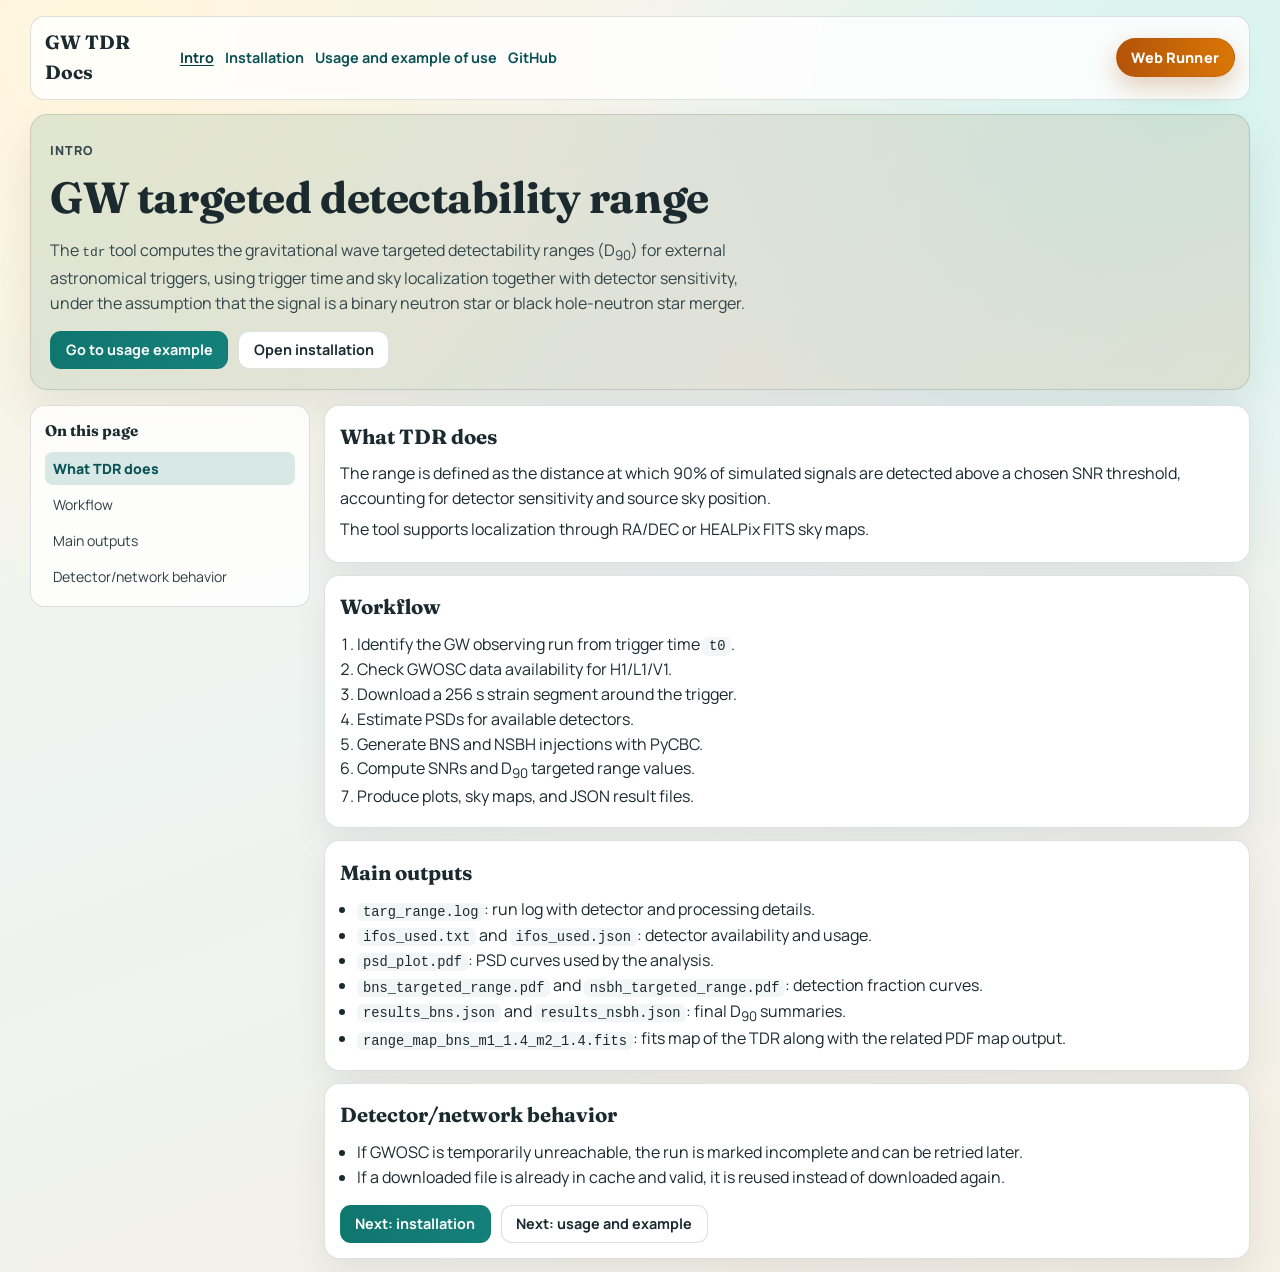
==== webapp/frontend/docs/index.html @ 7caf88b4 "-" ====
<!DOCTYPE html>
<html lang="en">
<head>
  <meta charset="UTF-8">
  <meta name="viewport" content="width=device-width, initial-scale=1.0">
  <title>GW TDR Docs - Intro</title>
  <meta name="description" content="Introduction page for GW TDR documentation.">
  <link rel="preconnect" href="https://fonts.googleapis.com">
  <link rel="preconnect" href="https://fonts.gstatic.com" crossorigin>
  <link href="https://fonts.googleapis.com/css2?family=Fraunces:opsz,wght@9..144,500;9..144,700&family=Manrope:wght@400;500;700;800&display=swap" rel="stylesheet">
  <link rel="stylesheet" href="./styles.css">
</head>
<body>
  <header class="topbar">
    <a class="brand" href="./">GW TDR Docs</a>
    <nav class="toplinks" aria-label="top links">
      <div class="toplinks-main">
        <a class="active" href="./">Intro</a>
        <a href="./installation.html">Installation</a>
        <a href="./usage.html">Usage and example of use</a>
        <a href="https://github.com/samueleronchini/gw_tdr" target="_blank" rel="noopener noreferrer">GitHub</a>
      </div>
      <a class="web-runner-tab" href="../">Web Runner</a>
    </nav>
  </header>

  <main class="page">
    <section class="hero">
      <p class="eyebrow">Intro</p>
      <h1>GW targeted detectability range</h1>
      <p>
        The <code>tdr</code> tool computes the gravitational wave targeted detectability ranges (D<sub>90</sub>) for external astronomical
        triggers, using trigger time and sky localization together with detector sensitivity, under the assumption that the signal is a binary neutron star or black hole-neutron star merger.
      </p>
      <div class="hero-actions">
        <a class="btn primary" href="./usage.html">Go to usage example</a>
        <a class="btn" href="./installation.html">Open installation</a>
      </div>
    </section>

    <div class="layout">
      <aside class="toc" aria-label="Table of contents">
        <h2>On this page</h2>
        <a href="#overview">What TDR does</a>
        <a href="#workflow">Workflow</a>
        <a href="#outputs">Main outputs</a>
        <a href="#network">Detector/network behavior</a>
      </aside>

      <article class="content">
        <section id="overview" class="card">
          <h2>What TDR does</h2>
          <p>
            The range is defined as the distance at which 90% of simulated signals are detected above
            a chosen SNR threshold, accounting for detector sensitivity and source sky position.
          </p>
          <p>The tool supports localization through RA/DEC or HEALPix FITS sky maps.</p>
        </section>

        <section id="workflow" class="card">
          <h2>Workflow</h2>
          <ol>
            <li>Identify the GW observing run from trigger time <code>t0</code>.</li>
            <li>Check GWOSC data availability for H1/L1/V1.</li>
            <li>Download a 256 s strain segment around the trigger.</li>
            <li>Estimate PSDs for available detectors.</li>
            <li>Generate BNS and NSBH injections with PyCBC.</li>
            <li>Compute SNRs and D<sub>90</sub> targeted range values.</li>
            <li>Produce plots, sky maps, and JSON result files.</li>
          </ol>
        </section>

        <section id="outputs" class="card">
          <h2>Main outputs</h2>
          <ul>
            <li><code>targ_range.log</code>: run log with detector and processing details.</li>
            <li><code>ifos_used.txt</code> and <code>ifos_used.json</code>: detector availability and usage.</li>
            <li><code>psd_plot.pdf</code>: PSD curves used by the analysis.</li>
            <li><code>bns_targeted_range.pdf</code> and <code>nsbh_targeted_range.pdf</code>: detection fraction curves.</li>
            <li><code>results_bns.json</code> and <code>results_nsbh.json</code>: final D<sub>90</sub> summaries.</li>
            <li><code>range_map_bns_m1_1.4_m2_1.4.fits</code>: fits map of the TDR along with the related PDF map output.</li>
          </ul>
        </section>

        <section id="network" class="card">
          <h2>Detector/network behavior</h2>
          <ul>
            <li>If GWOSC is temporarily unreachable, the run is marked incomplete and can be retried later.</li>
            <li>If a downloaded file is already in cache and valid, it is reused instead of downloaded again.</li>
          </ul>

          <div class="hero-actions">
            <a class="btn primary" href="./installation.html">Next: installation</a>
            <a class="btn" href="./usage.html">Next: usage and example</a>
          </div>
        </section>
      </article>
    </div>
  </main>

  <script>
    const tocLinks = Array.from(document.querySelectorAll('.toc a'));
    const sectionIds = tocLinks.map((a) => a.getAttribute('href')).filter(Boolean);
    const sections = sectionIds.map((id) => document.querySelector(id)).filter(Boolean);

    const observer = new IntersectionObserver(
      (entries) => {
        entries.forEach((entry) => {
          if (!entry.isIntersecting) return;
          const id = `#${entry.target.id}`;
          tocLinks.forEach((link) => {
            link.classList.toggle('active', link.getAttribute('href') === id);
          });
        });
      },
      { rootMargin: '-45% 0px -45% 0px', threshold: 0.01 },
    );

    sections.forEach((section) => observer.observe(section));
  </script>
</body>
</html>
---- webapp/frontend/docs/styles.css ----
:root {
  --bg: #f5f4ef;
  --ink: #1b2a2f;
  --muted: #5f6d73;
  --surface: rgba(255, 255, 255, 0.82);
  --surface-strong: #ffffff;
  --line: rgba(27, 42, 47, 0.14);
  --brand: #0f766e;
  --brand-deep: #0b5257;
  --accent: #b45309;
}

* {
  box-sizing: border-box;
}

body {
  margin: 0;
  min-height: 100vh;
  color: var(--ink);
  background:
    radial-gradient(circle at 8% 4%, #fff6dc 0%, rgba(255, 246, 220, 0) 34%),
    radial-gradient(circle at 93% 7%, #d6f4ef 0%, rgba(214, 244, 239, 0) 32%),
    linear-gradient(160deg, #f7f3ea 0%, #eef4f2 48%, #f5efe4 100%);
  font-family: "Manrope", sans-serif;
  line-height: 1.55;
  padding: 1rem;
}

.topbar {
  max-width: 1220px;
  margin: 0 auto 0.9rem;
  padding: 0.7rem 0.9rem;
  border-radius: 0.9rem;
  border: 1px solid var(--line);
  background: var(--surface);
  backdrop-filter: blur(5px);
  display: flex;
  align-items: center;
  justify-content: space-between;
  gap: 0.8rem;
}

.brand {
  font-family: "Fraunces", serif;
  font-size: 1.2rem;
  text-decoration: none;
  color: var(--ink);
  font-weight: 700;
}

.toplinks {
  display: flex;
  align-items: center;
  gap: 0.8rem;
  width: 100%;
}

.toplinks-main {
  display: flex;
  gap: 0.7rem;
  flex-wrap: wrap;
}

.toplinks a {
  text-decoration: none;
  color: var(--brand-deep);
  font-size: 0.9rem;
  font-weight: 700;
}

.toplinks a:hover {
  text-decoration: underline;
}

.toplinks a.active {
  color: #083f43;
  text-decoration: underline;
  text-underline-offset: 0.14em;
}

.toplinks a.web-runner-tab {
  margin-left: auto;
  padding: 0.46rem 0.92rem;
  border-radius: 999px;
  border: 1px solid rgba(180, 83, 9, 0.38);
  background: linear-gradient(90deg, #b45309 0%, #d97706 100%);
  color: #fff;
  font-weight: 800;
  letter-spacing: 0.01em;
  box-shadow: 0 10px 24px rgba(180, 83, 9, 0.28);
  text-decoration: none;
}

.toplinks a.web-runner-tab:hover {
  text-decoration: none;
  background: linear-gradient(90deg, #9a4708 0%, #b56307 100%);
}

.page {
  max-width: 1220px;
  margin: 0 auto;
}

.hero {
  background: linear-gradient(135deg, rgba(15, 118, 110, 0.12), rgba(180, 83, 9, 0.12));
  border: 1px solid var(--line);
  border-radius: 1.1rem;
  padding: 1.2rem;
  box-shadow: 0 20px 44px rgba(10, 16, 24, 0.08);
}

.eyebrow {
  margin: 0;
  color: var(--brand-deep);
  text-transform: uppercase;
  font-weight: 800;
  letter-spacing: 0.07em;
  font-size: 0.78rem;
}

.hero h1 {
  margin: 0.25rem 0;
  font-family: "Fraunces", serif;
  font-size: clamp(1.8rem, 3.4vw, 2.8rem);
  letter-spacing: -0.01em;
}

.hero p {
  margin: 0.4rem 0 0;
  color: #33464b;
  max-width: 70ch;
}

.hero-actions {
  margin-top: 0.95rem;
  display: flex;
  gap: 0.65rem;
  flex-wrap: wrap;
}

.btn {
  text-decoration: none;
  display: inline-flex;
  align-items: center;
  justify-content: center;
  min-height: 2.4rem;
  border-radius: 0.68rem;
  border: 1px solid var(--line);
  color: var(--ink);
  background: #fff;
  padding: 0.45rem 0.9rem;
  font-size: 0.9rem;
  font-weight: 700;
}

.btn.primary {
  color: #fff;
  background: linear-gradient(90deg, var(--brand) 0%, #15807a 100%);
  border-color: transparent;
}

.layout {
  margin-top: 0.95rem;
  display: grid;
  grid-template-columns: 280px minmax(0, 1fr);
  gap: 0.85rem;
}

.toc {
  align-self: start;
  position: sticky;
  top: 1rem;
  border: 1px solid var(--line);
  border-radius: 0.9rem;
  background: var(--surface);
  padding: 0.85rem;
  display: grid;
  gap: 0.2rem;
}

.toc h2 {
  margin: 0 0 0.4rem;
  font-size: 0.95rem;
  font-family: "Fraunces", serif;
}

.toc a {
  text-decoration: none;
  color: #2f3f44;
  font-size: 0.88rem;
  padding: 0.34rem 0.5rem;
  border-radius: 0.5rem;
}

.toc a:hover {
  background: rgba(15, 118, 110, 0.1);
}

.toc a.active {
  background: rgba(15, 118, 110, 0.16);
  color: #0b5257;
  font-weight: 800;
}

.content {
  display: grid;
  gap: 0.75rem;
}

.card {
  border: 1px solid var(--line);
  border-radius: 0.95rem;
  background: var(--surface-strong);
  box-shadow: 0 14px 35px rgba(10, 16, 24, 0.07);
  padding: 0.95rem;
}

.card h2 {
  margin: 0 0 0.55rem;
  font-family: "Fraunces", serif;
  font-size: 1.28rem;
}

.card h3 {
  margin: 0.4rem 0 0.3rem;
  font-size: 1rem;
}

.card p {
  margin: 0.35rem 0;
}

.contents-tree {
  list-style: none;
  margin: 0.25rem 0;
  padding-left: 0;
}

.contents-tree > li {
  margin: 0.5rem 0;
}

.contents-tree ul {
  margin: 0.3rem 0 0;
  padding-left: 1rem;
}

.contents-tree li a {
  color: var(--brand-deep);
  text-decoration: none;
  font-weight: 700;
}

.contents-tree li a:hover {
  text-decoration: underline;
}

.label {
  margin-top: 0.65rem;
  color: var(--muted);
  text-transform: uppercase;
  letter-spacing: 0.05em;
  font-size: 0.75rem;
  font-weight: 800;
}

.card code {
  font-family: "ui-monospace", "SFMono-Regular", Menlo, Consolas, monospace;
  background: #f3f6f6;
  padding: 0.1rem 0.35rem;
  border-radius: 0.35rem;
  font-size: 0.86em;
}

.card pre {
  margin: 0;
  padding: 0.8rem;
  background: #102530;
  color: #ddf6f3;
  border-radius: 0.75rem;
  overflow-x: auto;
}

.card pre code {
  background: transparent;
  padding: 0;
  color: inherit;
  font-size: 0.84rem;
}

.codeblock {
  position: relative;
  margin-top: 0.4rem;
}

.copy-btn {
  position: absolute;
  top: 0.5rem;
  right: 0.5rem;
  border: 1px solid rgba(221, 246, 243, 0.28);
  background: rgba(16, 37, 48, 0.9);
  color: #ddf6f3;
  border-radius: 0.5rem;
  min-height: 1.9rem;
  padding: 0 0.6rem;
  font-size: 0.75rem;
  font-weight: 700;
  cursor: pointer;
}

.copy-btn:hover {
  background: #17455a;
}

.table-wrap {
  overflow-x: auto;
}

table {
  width: 100%;
  border-collapse: collapse;
  font-size: 0.9rem;
}

th,
td {
  padding: 0.54rem 0.45rem;
  border-bottom: 1px solid var(--line);
  text-align: left;
  vertical-align: top;
}

th {
  font-size: 0.76rem;
  color: var(--muted);
  text-transform: uppercase;
  letter-spacing: 0.05em;
}

.columns {
  display: grid;
  grid-template-columns: repeat(2, minmax(0, 1fr));
  gap: 0.75rem;
}

ul,
ol {
  margin: 0.35rem 0 0.2rem;
  padding-left: 1.1rem;
}

.doc-plots-grid {
  display: grid;
  gap: 0.75rem;
  grid-template-columns: repeat(2, minmax(0, 1fr));
}

.doc-plot-card {
  border: 1px solid var(--line);
  border-radius: 0.85rem;
  background: #fff;
  padding: 0.65rem;
  display: grid;
  gap: 0.45rem;
}

.doc-plot-card h3 {
  margin: 0;
  font-size: 0.9rem;
  color: #24353a;
}

.doc-plot-frame-wrap {
  width: 100%;
  aspect-ratio: 1 / 1.4142;
  border: 1px solid var(--line);
  border-radius: 0.6rem;
  overflow: hidden;
  background: #f7faf9;
}

.doc-plot-frame {
  width: 100%;
  height: 100%;
  border: 0;
  background: #f7faf9;
}

.doc-plot-actions {
  display: flex;
  gap: 0.7rem;
}

.doc-plot-actions a {
  text-decoration: none;
  color: var(--brand-deep);
  font-size: 0.84rem;
  font-weight: 700;
}

.doc-plot-actions a:hover {
  text-decoration: underline;
}

.results-headline {
  margin-top: 0.9rem;
  display: flex;
  align-items: center;
  gap: 0.55rem;
  flex-wrap: wrap;
}

.results-json-link {
  text-decoration: none;
  color: var(--brand-deep);
  border: 1px solid var(--line);
  border-radius: 999px;
  padding: 0.2rem 0.55rem;
  font-size: 0.78rem;
  font-weight: 700;
  background: #fff;
}

.results-json-link:hover {
  text-decoration: underline;
}

@media (max-width: 980px) {
  .layout {
    grid-template-columns: 1fr;
  }

  .toc {
    position: static;
    grid-template-columns: repeat(2, minmax(0, 1fr));
    gap: 0.3rem;
  }

  .toc h2 {
    grid-column: 1 / -1;
  }

  .doc-plots-grid {
    grid-template-columns: 1fr;
  }
}

@media (max-width: 640px) {
  body {
    padding: 0.65rem;
  }

  .topbar {
    flex-direction: column;
    align-items: stretch;
  }

  .toplinks {
    flex-wrap: wrap;
  }

  .toplinks a.web-runner-tab {
    margin-left: auto;
  }

  .columns {
    grid-template-columns: 1fr;
  }

  .toc {
    grid-template-columns: 1fr;
  }

  .hero-actions {
    flex-direction: column;
  }
}
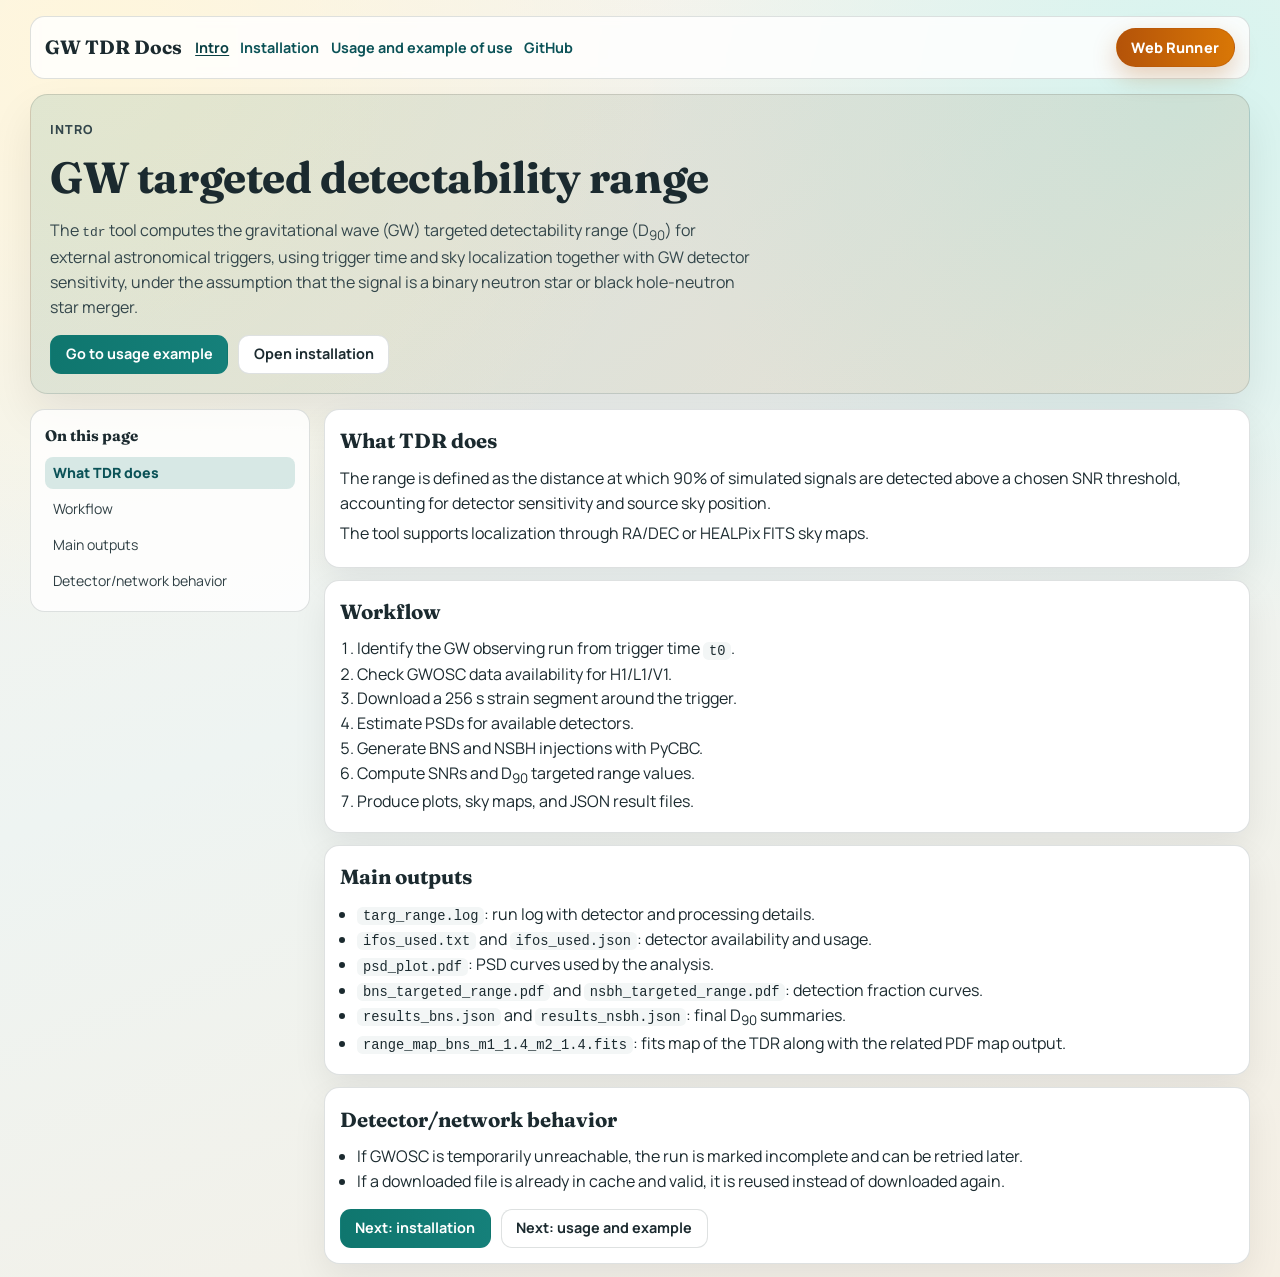
==== commit efe1174a: "-" ====
--- a/webapp/frontend/docs/index.html
+++ b/webapp/frontend/docs/index.html
@@ -29,8 +29,8 @@
       <p class="eyebrow">Intro</p>
       <h1>GW targeted detectability range</h1>
       <p>
-        The <code>tdr</code> tool computes the gravitational wave targeted detectability ranges (D<sub>90</sub>) for external astronomical
-        triggers, using trigger time and sky localization together with detector sensitivity, under the assumption that the signal is a binary neutron star or black hole-neutron star merger.
+        The <code>tdr</code> tool computes the gravitational wave (GW) targeted detectability range (D<sub>90</sub>) for external astronomical
+        triggers, using trigger time and sky localization together with GW detector sensitivity, under the assumption that the signal is a binary neutron star or black hole-neutron star merger.
       </p>
       <div class="hero-actions">
         <a class="btn primary" href="./usage.html">Go to usage example</a>
--- a/webapp/frontend/docs/styles.css
+++ b/webapp/frontend/docs/styles.css
@@ -47,6 +47,8 @@
   text-decoration: none;
   color: var(--ink);
   font-weight: 700;
+  white-space: nowrap;
+  flex: 0 0 auto;
 }
 
 .toplinks {
@@ -338,6 +340,18 @@
   letter-spacing: 0.05em;
 }
 
+.command-options-table th:first-child,
+.command-options-table td:first-child {
+  width: 36%;
+  min-width: 18.5rem;
+  white-space: nowrap;
+  padding-right: 1rem;
+}
+
+.command-options-table td:first-child code {
+  white-space: nowrap;
+}
+
 .columns {
   display: grid;
   grid-template-columns: repeat(2, minmax(0, 1fr));
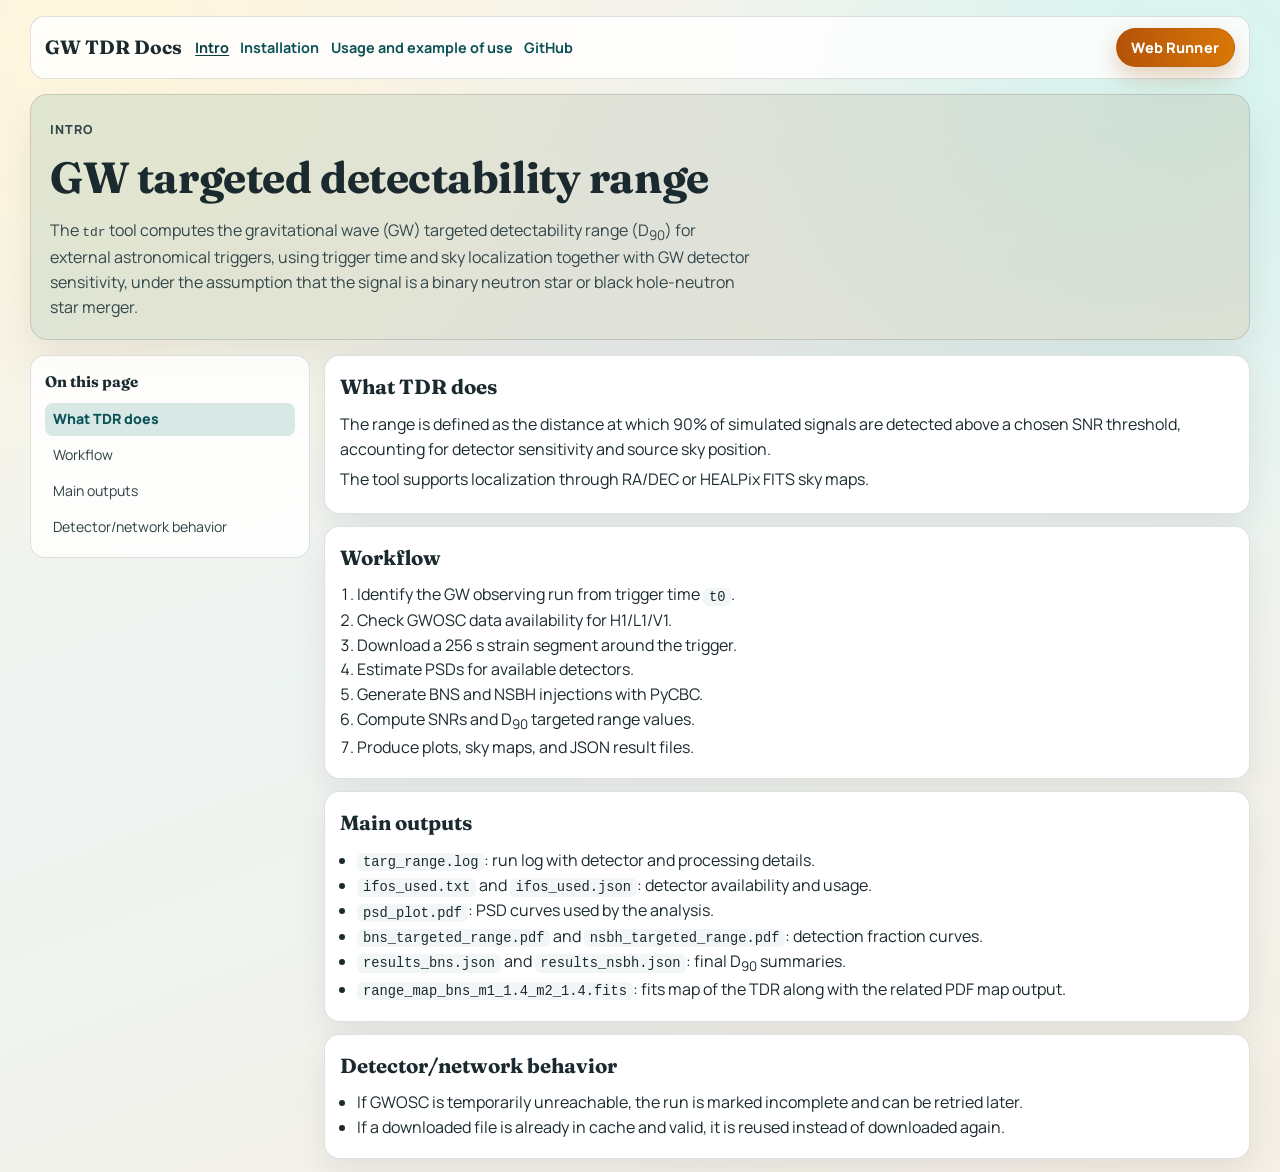
==== commit b0bcf863: "-" ====
--- a/webapp/frontend/docs/index.html
+++ b/webapp/frontend/docs/index.html
@@ -32,10 +32,6 @@
         The <code>tdr</code> tool computes the gravitational wave (GW) targeted detectability range (D<sub>90</sub>) for external astronomical
         triggers, using trigger time and sky localization together with GW detector sensitivity, under the assumption that the signal is a binary neutron star or black hole-neutron star merger.
       </p>
-      <div class="hero-actions">
-        <a class="btn primary" href="./usage.html">Go to usage example</a>
-        <a class="btn" href="./installation.html">Open installation</a>
-      </div>
     </section>
 
     <div class="layout">
@@ -88,11 +84,6 @@
             <li>If GWOSC is temporarily unreachable, the run is marked incomplete and can be retried later.</li>
             <li>If a downloaded file is already in cache and valid, it is reused instead of downloaded again.</li>
           </ul>
-
-          <div class="hero-actions">
-            <a class="btn primary" href="./installation.html">Next: installation</a>
-            <a class="btn" href="./usage.html">Next: usage and example</a>
-          </div>
         </section>
       </article>
     </div>
--- a/webapp/frontend/docs/styles.css
+++ b/webapp/frontend/docs/styles.css
@@ -134,34 +134,6 @@
   max-width: 70ch;
 }
 
-.hero-actions {
-  margin-top: 0.95rem;
-  display: flex;
-  gap: 0.65rem;
-  flex-wrap: wrap;
-}
-
-.btn {
-  text-decoration: none;
-  display: inline-flex;
-  align-items: center;
-  justify-content: center;
-  min-height: 2.4rem;
-  border-radius: 0.68rem;
-  border: 1px solid var(--line);
-  color: var(--ink);
-  background: #fff;
-  padding: 0.45rem 0.9rem;
-  font-size: 0.9rem;
-  font-weight: 700;
-}
-
-.btn.primary {
-  color: #fff;
-  background: linear-gradient(90deg, var(--brand) 0%, #15807a 100%);
-  border-color: transparent;
-}
-
 .layout {
   margin-top: 0.95rem;
   display: grid;
@@ -485,8 +457,4 @@
   .toc {
     grid-template-columns: 1fr;
   }
-
-  .hero-actions {
-    flex-direction: column;
-  }
-}
+}
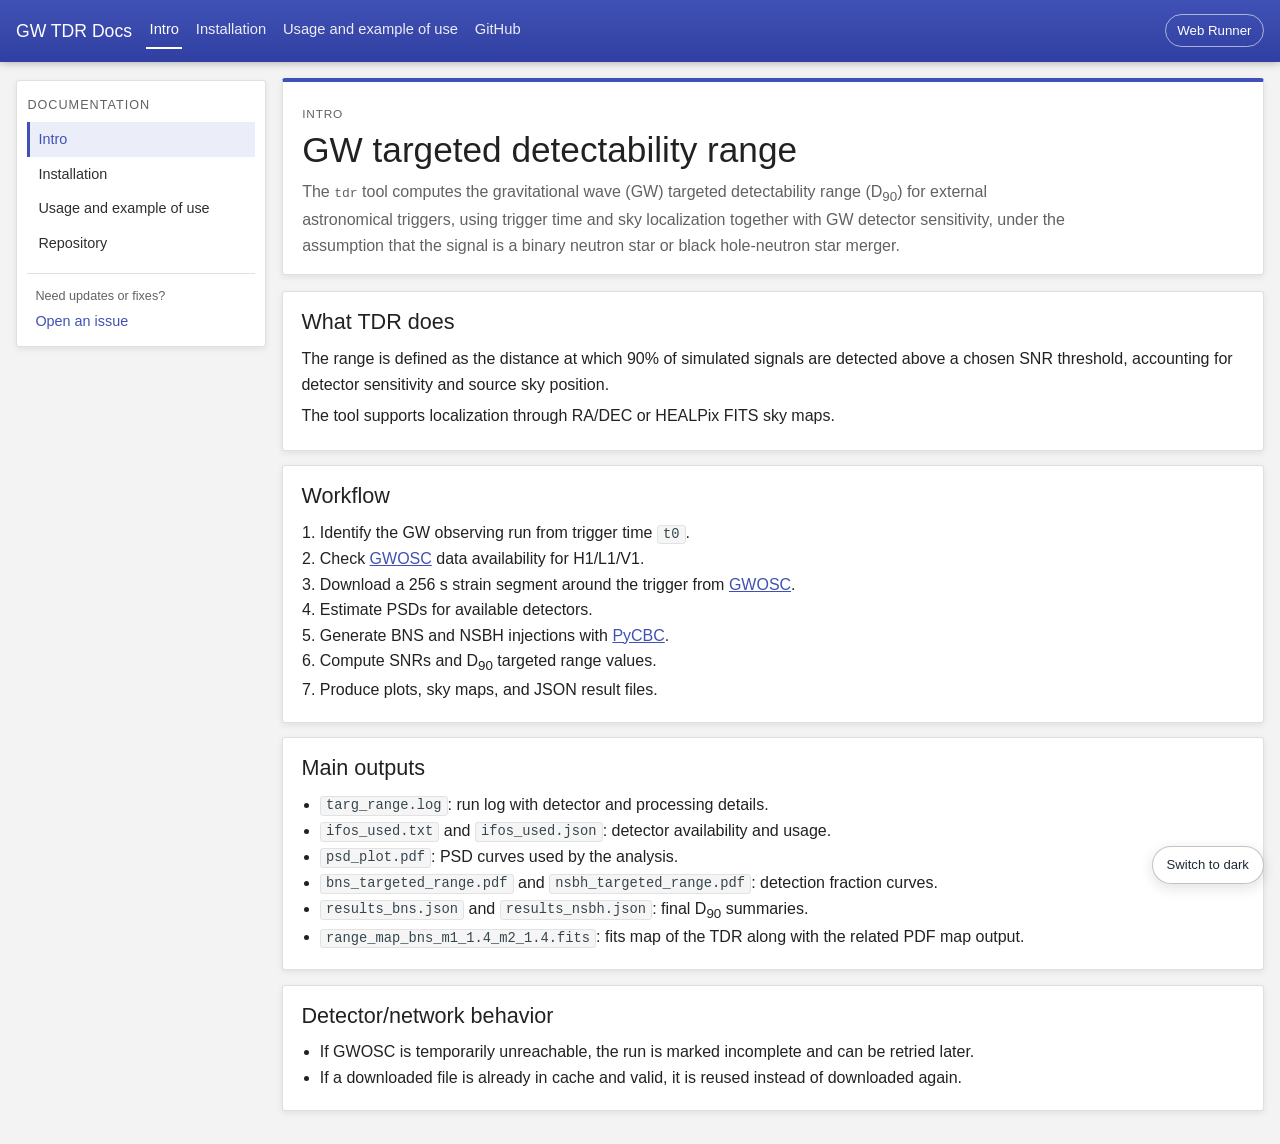
==== commit c1f399bc: "Restyle docs and web runner with theme toggle" ====
--- a/webapp/frontend/docs/index.html
+++ b/webapp/frontend/docs/index.html
@@ -7,41 +7,45 @@
   <meta name="description" content="Introduction page for GW TDR documentation.">
   <link rel="preconnect" href="https://fonts.googleapis.com">
   <link rel="preconnect" href="https://fonts.gstatic.com" crossorigin>
-  <link href="https://fonts.googleapis.com/css2?family=Fraunces:opsz,wght@9..144,500;9..144,700&family=Manrope:wght@400;500;700;800&display=swap" rel="stylesheet">
+  <link href="https://fonts.googleapis.com/css2?family=Source+Serif+4:wght@500;700&family=Space+Grotesk:wght@400;500;700&display=swap" rel="stylesheet">
   <link rel="stylesheet" href="./styles.css">
 </head>
 <body>
   <header class="topbar">
-    <a class="brand" href="./">GW TDR Docs</a>
-    <nav class="toplinks" aria-label="top links">
-      <div class="toplinks-main">
+    <div class="topbar-inner">
+      <a class="brand" href="./">GW TDR Docs</a>
+      <nav class="toplinks-main" aria-label="Top links">
         <a class="active" href="./">Intro</a>
         <a href="./installation.html">Installation</a>
         <a href="./usage.html">Usage and example of use</a>
         <a href="https://github.com/samueleronchini/gw_tdr" target="_blank" rel="noopener noreferrer">GitHub</a>
-      </div>
+      </nav>
       <a class="web-runner-tab" href="../">Web Runner</a>
-    </nav>
+    </div>
   </header>
 
-  <main class="page">
-    <section class="hero">
-      <p class="eyebrow">Intro</p>
-      <h1>GW targeted detectability range</h1>
-      <p>
-        The <code>tdr</code> tool computes the gravitational wave (GW) targeted detectability range (D<sub>90</sub>) for external astronomical
-        triggers, using trigger time and sky localization together with GW detector sensitivity, under the assumption that the signal is a binary neutron star or black hole-neutron star merger.
-      </p>
-    </section>
+  <div class="docs-shell">
+    <aside class="site-nav" aria-label="Documentation navigation">
+      <h2>Documentation</h2>
+      <a class="active" href="./">Intro</a>
+      <a href="./installation.html">Installation</a>
+      <a href="./usage.html">Usage and example of use</a>
+      <a href="https://github.com/samueleronchini/gw_tdr" target="_blank" rel="noopener noreferrer">Repository</a>
+      <div class="site-nav-footer">
+        <p>Need updates or fixes?</p>
+        <a href="https://github.com/samueleronchini/gw_tdr/issues" target="_blank" rel="noopener noreferrer">Open an issue</a>
+      </div>
+    </aside>
 
-    <div class="layout">
-      <aside class="toc" aria-label="Table of contents">
-        <h2>On this page</h2>
-        <a href="#overview">What TDR does</a>
-        <a href="#workflow">Workflow</a>
-        <a href="#outputs">Main outputs</a>
-        <a href="#network">Detector/network behavior</a>
-      </aside>
+    <main class="page">
+      <section class="hero">
+        <p class="eyebrow">Intro</p>
+        <h1>GW targeted detectability range</h1>
+        <p>
+          The <code>tdr</code> tool computes the gravitational wave (GW) targeted detectability range (D<sub>90</sub>) for external astronomical
+          triggers, using trigger time and sky localization together with GW detector sensitivity, under the assumption that the signal is a binary neutron star or black hole-neutron star merger.
+        </p>
+      </section>
 
       <article class="content">
         <section id="overview" class="card">
@@ -57,10 +61,10 @@
           <h2>Workflow</h2>
           <ol>
             <li>Identify the GW observing run from trigger time <code>t0</code>.</li>
-            <li>Check GWOSC data availability for H1/L1/V1.</li>
-            <li>Download a 256 s strain segment around the trigger.</li>
+            <li>Check <a href="https://gwosc.org" target="_blank" rel="noopener noreferrer">GWOSC</a> data availability for H1/L1/V1.</li>
+            <li>Download a 256 s strain segment around the trigger from <a href="https://gwosc.org" target="_blank" rel="noopener noreferrer">GWOSC</a>.</li>
             <li>Estimate PSDs for available detectors.</li>
-            <li>Generate BNS and NSBH injections with PyCBC.</li>
+            <li>Generate BNS and NSBH injections with <a href="https://pycbc.org" target="_blank" rel="noopener noreferrer">PyCBC</a>.</li>
             <li>Compute SNRs and D<sub>90</sub> targeted range values.</li>
             <li>Produce plots, sky maps, and JSON result files.</li>
           </ol>
@@ -86,9 +90,22 @@
           </ul>
         </section>
       </article>
-    </div>
-  </main>
+    </main>
 
+    <aside class="toc" aria-label="Table of contents">
+      <h2>On this page</h2>
+      <a href="#overview">What TDR does</a>
+      <a href="#workflow">Workflow</a>
+      <a href="#outputs">Main outputs</a>
+      <a href="#network">Detector/network behavior</a>
+    </aside>
+  </div>
+
+  <button id="theme-toggle" class="theme-toggle" type="button" aria-label="Toggle dark and light theme" aria-pressed="false">
+    Switch to dark
+  </button>
+
+  <script src="./theme-toggle.js"></script>
   <script>
     const tocLinks = Array.from(document.querySelectorAll('.toc a'));
     const sectionIds = tocLinks.map((a) => a.getAttribute('href')).filter(Boolean);
--- a/webapp/frontend/docs/styles.css
+++ b/webapp/frontend/docs/styles.css
@@ -1,290 +1,349 @@
 :root {
-  --bg: #f5f4ef;
-  --ink: #1b2a2f;
-  --muted: #5f6d73;
-  --surface: rgba(255, 255, 255, 0.82);
-  --surface-strong: #ffffff;
-  --line: rgba(27, 42, 47, 0.14);
-  --brand: #0f766e;
-  --brand-deep: #0b5257;
-  --accent: #b45309;
+  --md-primary: #4051b5;
+  --md-primary-light: #5d6cc0;
+  --md-primary-dark: #303fa1;
+  --md-link: #4051b5;
+  --md-link-hover: #526cfe;
+  --md-nav-link: rgba(0, 0, 0, 0.82);
+  --md-bg: #f3f3f3;
+  --md-surface: #ffffff;
+  --md-surface-alt: #fafafa;
+  --md-text: rgba(0, 0, 0, 0.87);
+  --md-muted: rgba(0, 0, 0, 0.62);
+  --md-border: rgba(0, 0, 0, 0.12);
+  --md-code-bg: #f5f5f5;
+  --md-code-fg: #36464e;
+  --md-code-block-bg: #e9eef3;
+  --md-code-block-fg: #1f2a33;
+  --md-code-block-border: rgba(0, 0, 0, 0.12);
+  --md-copy-btn-bg: #dce3ea;
+  --md-copy-btn-bg-hover: #cfd8e3;
+  --md-copy-btn-fg: #1f2a33;
+  --md-toggle-bg: #ffffff;
+  --md-toggle-border: rgba(0, 0, 0, 0.24);
+  --md-toggle-fg: #1f2a33;
+  --md-shadow-1: 0 2px 6px rgba(0, 0, 0, 0.08);
+  --md-shadow-2: 0 4px 14px rgba(0, 0, 0, 0.12);
+}
+
+html[data-theme="dark"] {
+  --md-link: #8fa3ff;
+  --md-link-hover: #b0bfff;
+  --md-nav-link: rgba(255, 255, 255, 0.86);
+  --md-bg: #1b1f29;
+  --md-surface: #252b38;
+  --md-surface-alt: #2e3543;
+  --md-text: rgba(255, 255, 255, 0.9);
+  --md-muted: rgba(255, 255, 255, 0.66);
+  --md-border: rgba(255, 255, 255, 0.16);
+  --md-code-bg: #343d4d;
+  --md-code-fg: #e2e9f6;
+  --md-code-block-bg: #313b4b;
+  --md-code-block-fg: #eff4fb;
+  --md-code-block-border: rgba(255, 255, 255, 0.16);
+  --md-copy-btn-bg: rgba(255, 255, 255, 0.14);
+  --md-copy-btn-bg-hover: rgba(255, 255, 255, 0.24);
+  --md-copy-btn-fg: #f4f7ff;
+  --md-toggle-bg: #2c3546;
+  --md-toggle-border: rgba(255, 255, 255, 0.36);
+  --md-toggle-fg: #f4f7ff;
+  --md-shadow-1: 0 3px 10px rgba(0, 0, 0, 0.34);
+  --md-shadow-2: 0 8px 18px rgba(0, 0, 0, 0.38);
 }
 
 * {
   box-sizing: border-box;
+}
+
+html {
+  scroll-behavior: smooth;
 }
 
 body {
   margin: 0;
   min-height: 100vh;
-  color: var(--ink);
-  background:
-    radial-gradient(circle at 8% 4%, #fff6dc 0%, rgba(255, 246, 220, 0) 34%),
-    radial-gradient(circle at 93% 7%, #d6f4ef 0%, rgba(214, 244, 239, 0) 32%),
-    linear-gradient(160deg, #f7f3ea 0%, #eef4f2 48%, #f5efe4 100%);
-  font-family: "Manrope", sans-serif;
-  line-height: 1.55;
-  padding: 1rem;
+  background: var(--md-bg);
+  color: var(--md-text);
+  font-family: "Roboto", -apple-system, BlinkMacSystemFont, "Segoe UI", Helvetica, Arial, sans-serif;
+  line-height: 1.6;
+}
+
+a {
+  color: var(--md-link);
+}
+
+a:hover {
+  color: var(--md-link-hover);
 }
 
 .topbar {
-  max-width: 1220px;
-  margin: 0 auto 0.9rem;
-  padding: 0.7rem 0.9rem;
-  border-radius: 0.9rem;
-  border: 1px solid var(--line);
-  background: var(--surface);
-  backdrop-filter: blur(5px);
+  position: sticky;
+  top: 0;
+  z-index: 40;
+  background: linear-gradient(0deg, var(--md-primary-dark), var(--md-primary));
+  box-shadow: 0 1px 8px rgba(0, 0, 0, 0.28);
+}
+
+.topbar-inner {
+  max-width: 1520px;
+  margin: 0 auto;
+  min-height: 3.85rem;
+  padding: 0.55rem 1rem;
   display: flex;
   align-items: center;
-  justify-content: space-between;
-  gap: 0.8rem;
+  gap: 0.9rem;
 }
 
 .brand {
-  font-family: "Fraunces", serif;
-  font-size: 1.2rem;
+  color: #ffffff;
   text-decoration: none;
-  color: var(--ink);
-  font-weight: 700;
+  font-size: 1.1rem;
+  font-weight: 500;
   white-space: nowrap;
-  flex: 0 0 auto;
-}
-
-.toplinks {
-  display: flex;
-  align-items: center;
-  gap: 0.8rem;
-  width: 100%;
 }
 
 .toplinks-main {
   display: flex;
-  gap: 0.7rem;
   flex-wrap: wrap;
-}
-
-.toplinks a {
+  align-items: center;
+  gap: 0.65rem;
+}
+
+.toplinks-main a {
+  color: rgba(255, 255, 255, 0.9);
   text-decoration: none;
-  color: var(--brand-deep);
-  font-size: 0.9rem;
-  font-weight: 700;
-}
-
-.toplinks a:hover {
-  text-decoration: underline;
-}
-
-.toplinks a.active {
-  color: #083f43;
-  text-decoration: underline;
-  text-underline-offset: 0.14em;
-}
-
-.toplinks a.web-runner-tab {
+  font-size: 0.92rem;
+  font-weight: 400;
+  border-bottom: 2px solid transparent;
+  padding: 0.34rem 0.2rem;
+}
+
+.toplinks-main a:hover {
+  color: #ffffff;
+}
+
+.toplinks-main a.active {
+  color: #ffffff;
+  border-bottom-color: #ffffff;
+}
+
+.web-runner-tab {
   margin-left: auto;
-  padding: 0.46rem 0.92rem;
+  color: #ffffff;
+  text-decoration: none;
+  font-size: 0.83rem;
+  font-weight: 500;
+  border: 1px solid rgba(255, 255, 255, 0.58);
   border-radius: 999px;
-  border: 1px solid rgba(180, 83, 9, 0.38);
-  background: linear-gradient(90deg, #b45309 0%, #d97706 100%);
-  color: #fff;
-  font-weight: 800;
-  letter-spacing: 0.01em;
-  box-shadow: 0 10px 24px rgba(180, 83, 9, 0.28);
-  text-decoration: none;
-}
-
-.toplinks a.web-runner-tab:hover {
-  text-decoration: none;
-  background: linear-gradient(90deg, #9a4708 0%, #b56307 100%);
-}
-
-.page {
-  max-width: 1220px;
+  padding: 0.3rem 0.72rem;
+}
+
+.web-runner-tab:hover {
+  color: #ffffff;
+  background: rgba(255, 255, 255, 0.14);
+}
+
+.docs-shell {
+  max-width: 1520px;
   margin: 0 auto;
-}
-
-.hero {
-  background: linear-gradient(135deg, rgba(15, 118, 110, 0.12), rgba(180, 83, 9, 0.12));
-  border: 1px solid var(--line);
-  border-radius: 1.1rem;
-  padding: 1.2rem;
-  box-shadow: 0 20px 44px rgba(10, 16, 24, 0.08);
-}
-
-.eyebrow {
-  margin: 0;
-  color: var(--brand-deep);
-  text-transform: uppercase;
-  font-weight: 800;
-  letter-spacing: 0.07em;
-  font-size: 0.78rem;
-}
-
-.hero h1 {
-  margin: 0.25rem 0;
-  font-family: "Fraunces", serif;
-  font-size: clamp(1.8rem, 3.4vw, 2.8rem);
-  letter-spacing: -0.01em;
-}
-
-.hero p {
-  margin: 0.4rem 0 0;
-  color: #33464b;
-  max-width: 70ch;
-}
-
-.layout {
-  margin-top: 0.95rem;
+  padding: 1.05rem 1rem 2.2rem;
   display: grid;
-  grid-template-columns: 280px minmax(0, 1fr);
-  gap: 0.85rem;
-}
-
+  grid-template-columns: 260px minmax(0, 1fr) 260px;
+  gap: 1rem;
+}
+
+.site-nav,
 .toc {
   align-self: start;
   position: sticky;
-  top: 1rem;
-  border: 1px solid var(--line);
-  border-radius: 0.9rem;
-  background: var(--surface);
-  padding: 0.85rem;
+  top: 5rem;
+  background: var(--md-surface);
+  border: 1px solid var(--md-border);
+  border-radius: 0.2rem;
+  box-shadow: var(--md-shadow-1);
+  max-height: calc(100vh - 6rem);
+  overflow: auto;
+}
+
+.site-nav {
+  padding: 0.85rem 0.65rem;
+}
+
+.site-nav h2,
+.toc h2 {
+  margin: 0 0 0.45rem;
+  font-size: 0.79rem;
+  text-transform: uppercase;
+  letter-spacing: 0.08em;
+  color: var(--md-muted);
+  font-weight: 500;
+}
+
+.site-nav a,
+.toc a {
+  display: block;
+  text-decoration: none;
+  color: var(--md-nav-link);
+  font-size: 0.9rem;
+  padding: 0.36rem 0.5rem;
+  border-left: 3px solid transparent;
+}
+
+.site-nav a:hover,
+.toc a:hover {
+  background: rgba(64, 81, 181, 0.08);
+}
+
+.site-nav a.active,
+.toc a.active {
+  color: var(--md-link);
+  border-left-color: var(--md-link);
+  background: rgba(64, 81, 181, 0.1);
+}
+
+.site-nav-footer {
+  margin-top: 0.75rem;
+  padding: 0.75rem 0.5rem 0;
+  border-top: 1px solid var(--md-border);
+  font-size: 0.79rem;
+  color: var(--md-muted);
+}
+
+.site-nav-footer p {
+  margin: 0 0 0.25rem;
+}
+
+.site-nav-footer a {
+  padding: 0;
+  border-left: 0;
+  color: var(--md-link);
+}
+
+.page {
+  min-width: 0;
   display: grid;
-  gap: 0.2rem;
-}
-
-.toc h2 {
-  margin: 0 0 0.4rem;
-  font-size: 0.95rem;
-  font-family: "Fraunces", serif;
-}
-
-.toc a {
-  text-decoration: none;
-  color: #2f3f44;
-  font-size: 0.88rem;
-  padding: 0.34rem 0.5rem;
-  border-radius: 0.5rem;
-}
-
-.toc a:hover {
-  background: rgba(15, 118, 110, 0.1);
-}
-
-.toc a.active {
-  background: rgba(15, 118, 110, 0.16);
-  color: #0b5257;
-  font-weight: 800;
+  gap: 1rem;
+}
+
+.hero {
+  background: var(--md-surface);
+  border: 1px solid var(--md-border);
+  border-top: 4px solid var(--md-primary);
+  border-radius: 0.2rem;
+  box-shadow: var(--md-shadow-1);
+  padding: 1rem 1.2rem;
+}
+
+.eyebrow {
+  margin: 0;
+  color: var(--md-primary);
+  text-transform: uppercase;
+  letter-spacing: 0.07em;
+  font-size: 0.74rem;
+  font-weight: 500;
+}
+
+.hero h1 {
+  margin: 0.28rem 0;
+  font-size: clamp(1.62rem, 2.8vw, 2.2rem);
+  line-height: 1.25;
+  font-weight: 500;
+}
+
+.hero p {
+  margin: 0.4rem 0 0;
+  max-width: 86ch;
+  color: var(--md-muted);
 }
 
 .content {
   display: grid;
-  gap: 0.75rem;
+  gap: 0.9rem;
 }
 
 .card {
-  border: 1px solid var(--line);
-  border-radius: 0.95rem;
-  background: var(--surface-strong);
-  box-shadow: 0 14px 35px rgba(10, 16, 24, 0.07);
-  padding: 0.95rem;
+  background: var(--md-surface);
+  border: 1px solid var(--md-border);
+  border-radius: 0.2rem;
+  box-shadow: var(--md-shadow-1);
+  padding: 1rem 1.15rem;
 }
 
 .card h2 {
-  margin: 0 0 0.55rem;
-  font-family: "Fraunces", serif;
-  font-size: 1.28rem;
+  margin: 0 0 0.6rem;
+  font-size: 1.35rem;
+  font-weight: 500;
+  line-height: 1.3;
 }
 
 .card h3 {
-  margin: 0.4rem 0 0.3rem;
-  font-size: 1rem;
+  margin: 0.75rem 0 0.35rem;
+  font-size: 1.05rem;
+  font-weight: 500;
 }
 
 .card p {
   margin: 0.35rem 0;
 }
 
-.contents-tree {
-  list-style: none;
-  margin: 0.25rem 0;
-  padding-left: 0;
-}
-
-.contents-tree > li {
-  margin: 0.5rem 0;
-}
-
-.contents-tree ul {
-  margin: 0.3rem 0 0;
-  padding-left: 1rem;
-}
-
-.contents-tree li a {
-  color: var(--brand-deep);
-  text-decoration: none;
-  font-weight: 700;
-}
-
-.contents-tree li a:hover {
-  text-decoration: underline;
-}
-
 .label {
   margin-top: 0.65rem;
-  color: var(--muted);
+  color: var(--md-muted);
   text-transform: uppercase;
   letter-spacing: 0.05em;
-  font-size: 0.75rem;
-  font-weight: 800;
+  font-size: 0.74rem;
+  font-weight: 500;
 }
 
 .card code {
-  font-family: "ui-monospace", "SFMono-Regular", Menlo, Consolas, monospace;
-  background: #f3f6f6;
-  padding: 0.1rem 0.35rem;
-  border-radius: 0.35rem;
+  font-family: "Roboto Mono", "SFMono-Regular", Menlo, Consolas, monospace;
   font-size: 0.86em;
+  background: var(--md-code-bg);
+  color: var(--md-code-fg);
+  border: 1px solid rgba(0, 0, 0, 0.08);
+  border-radius: 0.2rem;
+  padding: 0.08rem 0.32rem;
 }
 
 .card pre {
   margin: 0;
-  padding: 0.8rem;
-  background: #102530;
-  color: #ddf6f3;
-  border-radius: 0.75rem;
+  padding: 0.9rem;
+  background: var(--md-code-block-bg);
+  color: var(--md-code-block-fg);
+  border: 1px solid var(--md-code-block-border);
+  border-radius: 0.2rem;
   overflow-x: auto;
 }
 
 .card pre code {
   background: transparent;
+  border: 0;
+  color: inherit;
   padding: 0;
-  color: inherit;
-  font-size: 0.84rem;
 }
 
 .codeblock {
   position: relative;
-  margin-top: 0.4rem;
+  margin-top: 0.5rem;
 }
 
 .copy-btn {
   position: absolute;
   top: 0.5rem;
   right: 0.5rem;
-  border: 1px solid rgba(221, 246, 243, 0.28);
-  background: rgba(16, 37, 48, 0.9);
-  color: #ddf6f3;
-  border-radius: 0.5rem;
-  min-height: 1.9rem;
-  padding: 0 0.6rem;
-  font-size: 0.75rem;
-  font-weight: 700;
+  min-height: 1.8rem;
+  border: 1px solid var(--md-code-block-border);
+  border-radius: 0.2rem;
+  background: var(--md-copy-btn-bg);
+  color: var(--md-copy-btn-fg);
+  font-size: 0.73rem;
+  font-weight: 500;
+  padding: 0 0.58rem;
   cursor: pointer;
 }
 
 .copy-btn:hover {
-  background: #17455a;
+  background: var(--md-copy-btn-bg-hover);
 }
 
 .table-wrap {
@@ -299,15 +358,17 @@
 
 th,
 td {
-  padding: 0.54rem 0.45rem;
-  border-bottom: 1px solid var(--line);
+  padding: 0.56rem 0.48rem;
   text-align: left;
   vertical-align: top;
+  border-bottom: 1px solid var(--md-border);
 }
 
 th {
-  font-size: 0.76rem;
-  color: var(--muted);
+  background: var(--md-surface-alt);
+  font-size: 0.77rem;
+  font-weight: 500;
+  color: var(--md-muted);
   text-transform: uppercase;
   letter-spacing: 0.05em;
 }
@@ -333,56 +394,58 @@
 ul,
 ol {
   margin: 0.35rem 0 0.2rem;
-  padding-left: 1.1rem;
+  padding-left: 1.15rem;
+}
+
+.toc {
+  padding: 0.85rem 0.65rem;
 }
 
 .doc-plots-grid {
   display: grid;
-  gap: 0.75rem;
   grid-template-columns: repeat(2, minmax(0, 1fr));
+  gap: 0.8rem;
 }
 
 .doc-plot-card {
-  border: 1px solid var(--line);
-  border-radius: 0.85rem;
-  background: #fff;
-  padding: 0.65rem;
+  border: 1px solid var(--md-border);
+  border-radius: 0.2rem;
+  background: var(--md-surface);
+  box-shadow: var(--md-shadow-1);
+  padding: 0.7rem;
   display: grid;
-  gap: 0.45rem;
+  gap: 0.5rem;
 }
 
 .doc-plot-card h3 {
   margin: 0;
-  font-size: 0.9rem;
-  color: #24353a;
+  font-size: 0.92rem;
 }
 
 .doc-plot-frame-wrap {
   width: 100%;
   aspect-ratio: 1 / 1.4142;
-  border: 1px solid var(--line);
-  border-radius: 0.6rem;
+  border: 1px solid var(--md-border);
+  border-radius: 0.2rem;
   overflow: hidden;
-  background: #f7faf9;
+  background: var(--md-surface-alt);
 }
 
 .doc-plot-frame {
   width: 100%;
   height: 100%;
   border: 0;
-  background: #f7faf9;
 }
 
 .doc-plot-actions {
   display: flex;
-  gap: 0.7rem;
+  gap: 0.65rem;
 }
 
 .doc-plot-actions a {
   text-decoration: none;
-  color: var(--brand-deep);
   font-size: 0.84rem;
-  font-weight: 700;
+  color: var(--md-link);
 }
 
 .doc-plot-actions a:hover {
@@ -390,7 +453,7 @@
 }
 
 .results-headline {
-  margin-top: 0.9rem;
+  margin-top: 0.95rem;
   display: flex;
   align-items: center;
   gap: 0.55rem;
@@ -399,31 +462,89 @@
 
 .results-json-link {
   text-decoration: none;
-  color: var(--brand-deep);
-  border: 1px solid var(--line);
+  color: #ffffff;
+  background: var(--md-primary);
+  border: 1px solid var(--md-primary);
   border-radius: 999px;
-  padding: 0.2rem 0.55rem;
+  padding: 0.19rem 0.58rem;
   font-size: 0.78rem;
-  font-weight: 700;
-  background: #fff;
+  font-weight: 500;
 }
 
 .results-json-link:hover {
-  text-decoration: underline;
-}
-
-@media (max-width: 980px) {
-  .layout {
+  color: #ffffff;
+  background: var(--md-primary-dark);
+  border-color: var(--md-primary-dark);
+}
+
+.theme-toggle {
+  position: fixed;
+  right: 1rem;
+  bottom: 1rem;
+  z-index: 60;
+  min-height: 2.4rem;
+  padding: 0 0.88rem;
+  border-radius: 999px;
+  border: 1px solid var(--md-toggle-border);
+  background: var(--md-toggle-bg);
+  color: var(--md-toggle-fg);
+  font-size: 0.82rem;
+  font-weight: 500;
+  box-shadow: var(--md-shadow-2);
+  cursor: pointer;
+}
+
+.theme-toggle:hover {
+  filter: brightness(0.96);
+}
+
+@media (max-width: 1320px) {
+  .docs-shell {
+    grid-template-columns: 250px minmax(0, 1fr);
+  }
+
+  .toc {
+    display: none;
+  }
+}
+
+@media (max-width: 1120px) {
+  .topbar-inner {
+    flex-wrap: wrap;
+  }
+
+  .brand {
+    flex: 1 1 auto;
+  }
+
+  .toplinks-main {
+    order: 3;
+    width: 100%;
+    gap: 0.5rem 0.9rem;
+  }
+
+  .web-runner-tab {
+    margin-left: auto;
+  }
+
+  .docs-shell {
     grid-template-columns: 1fr;
   }
 
+  .site-nav,
   .toc {
     position: static;
+    max-height: none;
+  }
+
+  .site-nav {
+    display: grid;
     grid-template-columns: repeat(2, minmax(0, 1fr));
-    gap: 0.3rem;
-  }
-
-  .toc h2 {
+    gap: 0.25rem;
+  }
+
+  .site-nav h2,
+  .site-nav-footer {
     grid-column: 1 / -1;
   }
 
@@ -432,29 +553,49 @@
   }
 }
 
-@media (max-width: 640px) {
-  body {
-    padding: 0.65rem;
-  }
-
-  .topbar {
-    flex-direction: column;
-    align-items: stretch;
-  }
-
-  .toplinks {
-    flex-wrap: wrap;
-  }
-
-  .toplinks a.web-runner-tab {
-    margin-left: auto;
+@media (max-width: 760px) {
+  .topbar-inner {
+    gap: 0.6rem;
+  }
+
+  .brand {
+    flex: 1 1 100%;
+  }
+
+  .web-runner-tab {
+    margin-left: 0;
   }
 
   .columns {
     grid-template-columns: 1fr;
   }
 
-  .toc {
+  .site-nav {
     grid-template-columns: 1fr;
   }
 }
+
+@media (max-width: 560px) {
+  .docs-shell {
+    padding: 0.8rem 0.65rem 1.4rem;
+    gap: 0.75rem;
+  }
+
+  .topbar-inner {
+    padding: 0.5rem 0.65rem;
+  }
+
+  .hero,
+  .card {
+    padding: 0.85rem 0.88rem;
+  }
+
+  .toplinks-main a {
+    font-size: 0.86rem;
+  }
+
+  .theme-toggle {
+    right: 0.65rem;
+    bottom: 0.65rem;
+  }
+}
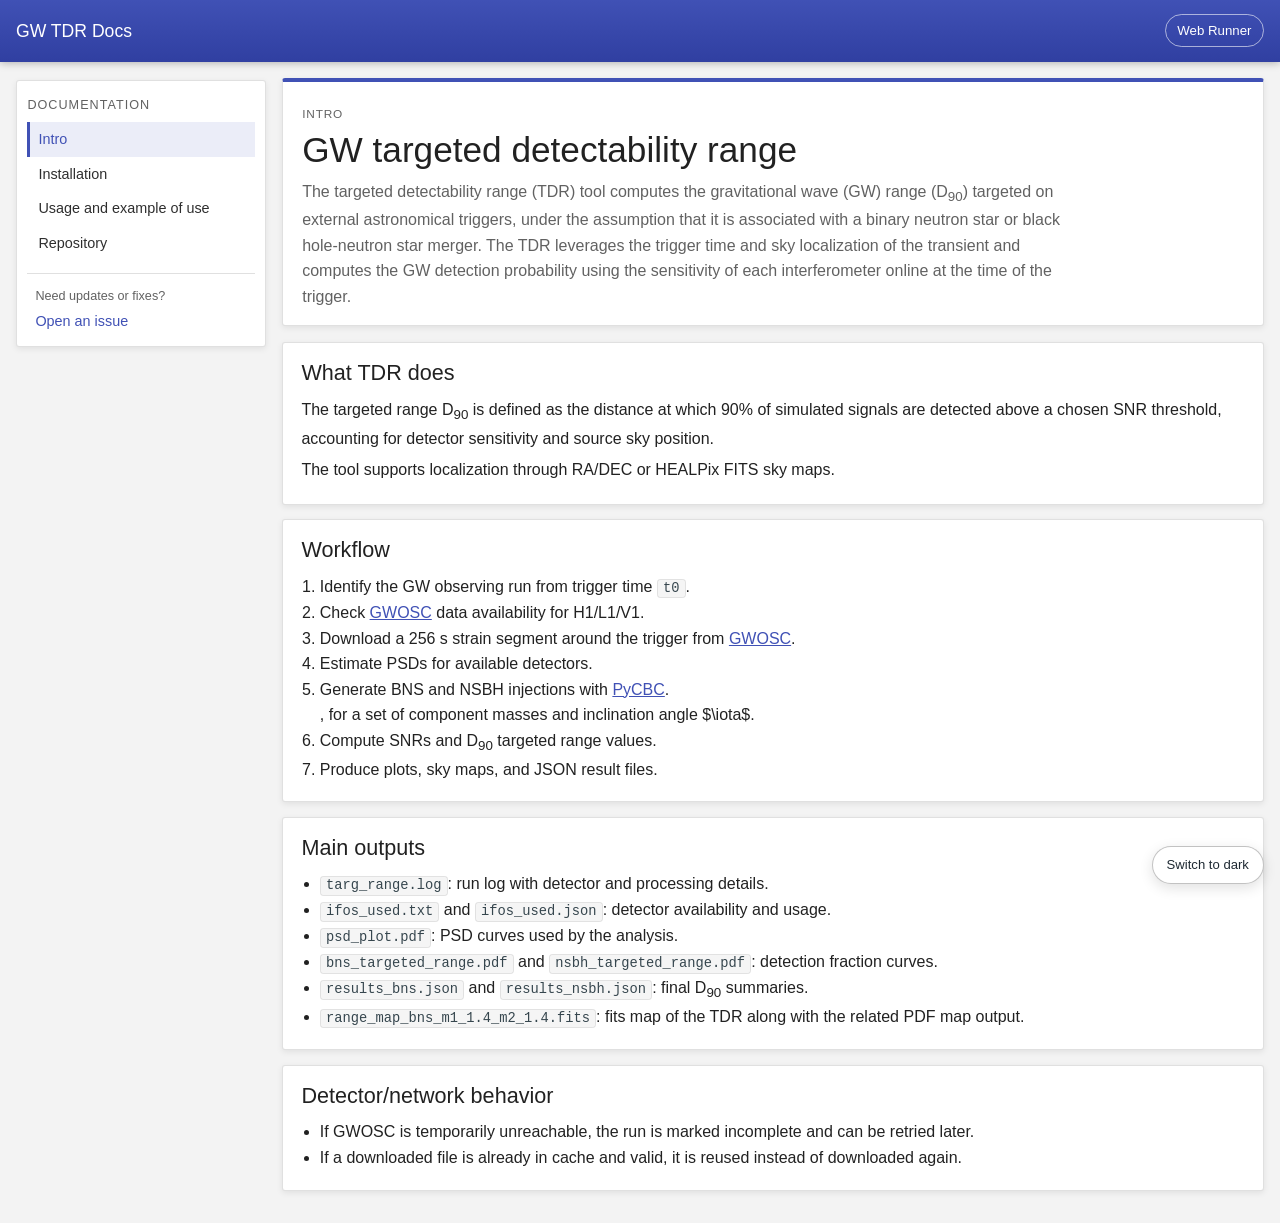
==== commit 53752064: "docs: remove redundant top nav in docs pages" ====
--- a/webapp/frontend/docs/index.html
+++ b/webapp/frontend/docs/index.html
@@ -14,12 +14,6 @@
   <header class="topbar">
     <div class="topbar-inner">
       <a class="brand" href="./">GW TDR Docs</a>
-      <nav class="toplinks-main" aria-label="Top links">
-        <a class="active" href="./">Intro</a>
-        <a href="./installation.html">Installation</a>
-        <a href="./usage.html">Usage and example of use</a>
-        <a href="https://github.com/samueleronchini/gw_tdr" target="_blank" rel="noopener noreferrer">GitHub</a>
-      </nav>
       <a class="web-runner-tab" href="../">Web Runner</a>
     </div>
   </header>
@@ -42,8 +36,8 @@
         <p class="eyebrow">Intro</p>
         <h1>GW targeted detectability range</h1>
         <p>
-          The <code>tdr</code> tool computes the gravitational wave (GW) targeted detectability range (D<sub>90</sub>) for external astronomical
-          triggers, using trigger time and sky localization together with GW detector sensitivity, under the assumption that the signal is a binary neutron star or black hole-neutron star merger.
+          The targeted detectability range (TDR) tool computes the gravitational wave (GW) range (D<sub>90</sub>) targeted on external astronomical
+          triggers, under the assumption that it is associated with a binary neutron star or black hole-neutron star merger. The TDR leverages the trigger time and sky localization of the transient and computes the GW detection probability using the sensitivity of each interferometer online at the time of the trigger.
         </p>
       </section>
 
@@ -51,7 +45,7 @@
         <section id="overview" class="card">
           <h2>What TDR does</h2>
           <p>
-            The range is defined as the distance at which 90% of simulated signals are detected above
+            The targeted range D<sub>90</sub> is defined as the distance at which 90% of simulated signals are detected above
             a chosen SNR threshold, accounting for detector sensitivity and source sky position.
           </p>
           <p>The tool supports localization through RA/DEC or HEALPix FITS sky maps.</p>
@@ -64,7 +58,7 @@
             <li>Check <a href="https://gwosc.org" target="_blank" rel="noopener noreferrer">GWOSC</a> data availability for H1/L1/V1.</li>
             <li>Download a 256 s strain segment around the trigger from <a href="https://gwosc.org" target="_blank" rel="noopener noreferrer">GWOSC</a>.</li>
             <li>Estimate PSDs for available detectors.</li>
-            <li>Generate BNS and NSBH injections with <a href="https://pycbc.org" target="_blank" rel="noopener noreferrer">PyCBC</a>.</li>
+            <li>Generate BNS and NSBH injections with <a href="https://pycbc.org" target="_blank" rel="noopener noreferrer">PyCBC</a>.</li>, for a set of component masses and inclination angle $\iota$.
             <li>Compute SNRs and D<sub>90</sub> targeted range values.</li>
             <li>Produce plots, sky maps, and JSON result files.</li>
           </ol>
--- a/webapp/frontend/docs/styles.css
+++ b/webapp/frontend/docs/styles.css
@@ -91,6 +91,7 @@
   padding: 0.55rem 1rem;
   display: flex;
   align-items: center;
+  justify-content: space-between;
   gap: 0.9rem;
 }
 
@@ -102,33 +103,7 @@
   white-space: nowrap;
 }
 
-.toplinks-main {
-  display: flex;
-  flex-wrap: wrap;
-  align-items: center;
-  gap: 0.65rem;
-}
-
-.toplinks-main a {
-  color: rgba(255, 255, 255, 0.9);
-  text-decoration: none;
-  font-size: 0.92rem;
-  font-weight: 400;
-  border-bottom: 2px solid transparent;
-  padding: 0.34rem 0.2rem;
-}
-
-.toplinks-main a:hover {
-  color: #ffffff;
-}
-
-.toplinks-main a.active {
-  color: #ffffff;
-  border-bottom-color: #ffffff;
-}
-
 .web-runner-tab {
-  margin-left: auto;
   color: #ffffff;
   text-decoration: none;
   font-size: 0.83rem;
@@ -431,10 +406,11 @@
   background: var(--md-surface-alt);
 }
 
-.doc-plot-frame {
+.doc-plot-image {
   width: 100%;
   height: 100%;
-  border: 0;
+  display: block;
+  object-fit: contain;
 }
 
 .doc-plot-actions {
@@ -510,21 +486,7 @@
 
 @media (max-width: 1120px) {
   .topbar-inner {
-    flex-wrap: wrap;
-  }
-
-  .brand {
-    flex: 1 1 auto;
-  }
-
-  .toplinks-main {
-    order: 3;
-    width: 100%;
-    gap: 0.5rem 0.9rem;
-  }
-
-  .web-runner-tab {
-    margin-left: auto;
+    min-height: 3.45rem;
   }
 
   .docs-shell {
@@ -555,15 +517,8 @@
 
 @media (max-width: 760px) {
   .topbar-inner {
+    min-height: 3.3rem;
     gap: 0.6rem;
-  }
-
-  .brand {
-    flex: 1 1 100%;
-  }
-
-  .web-runner-tab {
-    margin-left: 0;
   }
 
   .columns {
@@ -590,10 +545,6 @@
     padding: 0.85rem 0.88rem;
   }
 
-  .toplinks-main a {
-    font-size: 0.86rem;
-  }
-
   .theme-toggle {
     right: 0.65rem;
     bottom: 0.65rem;
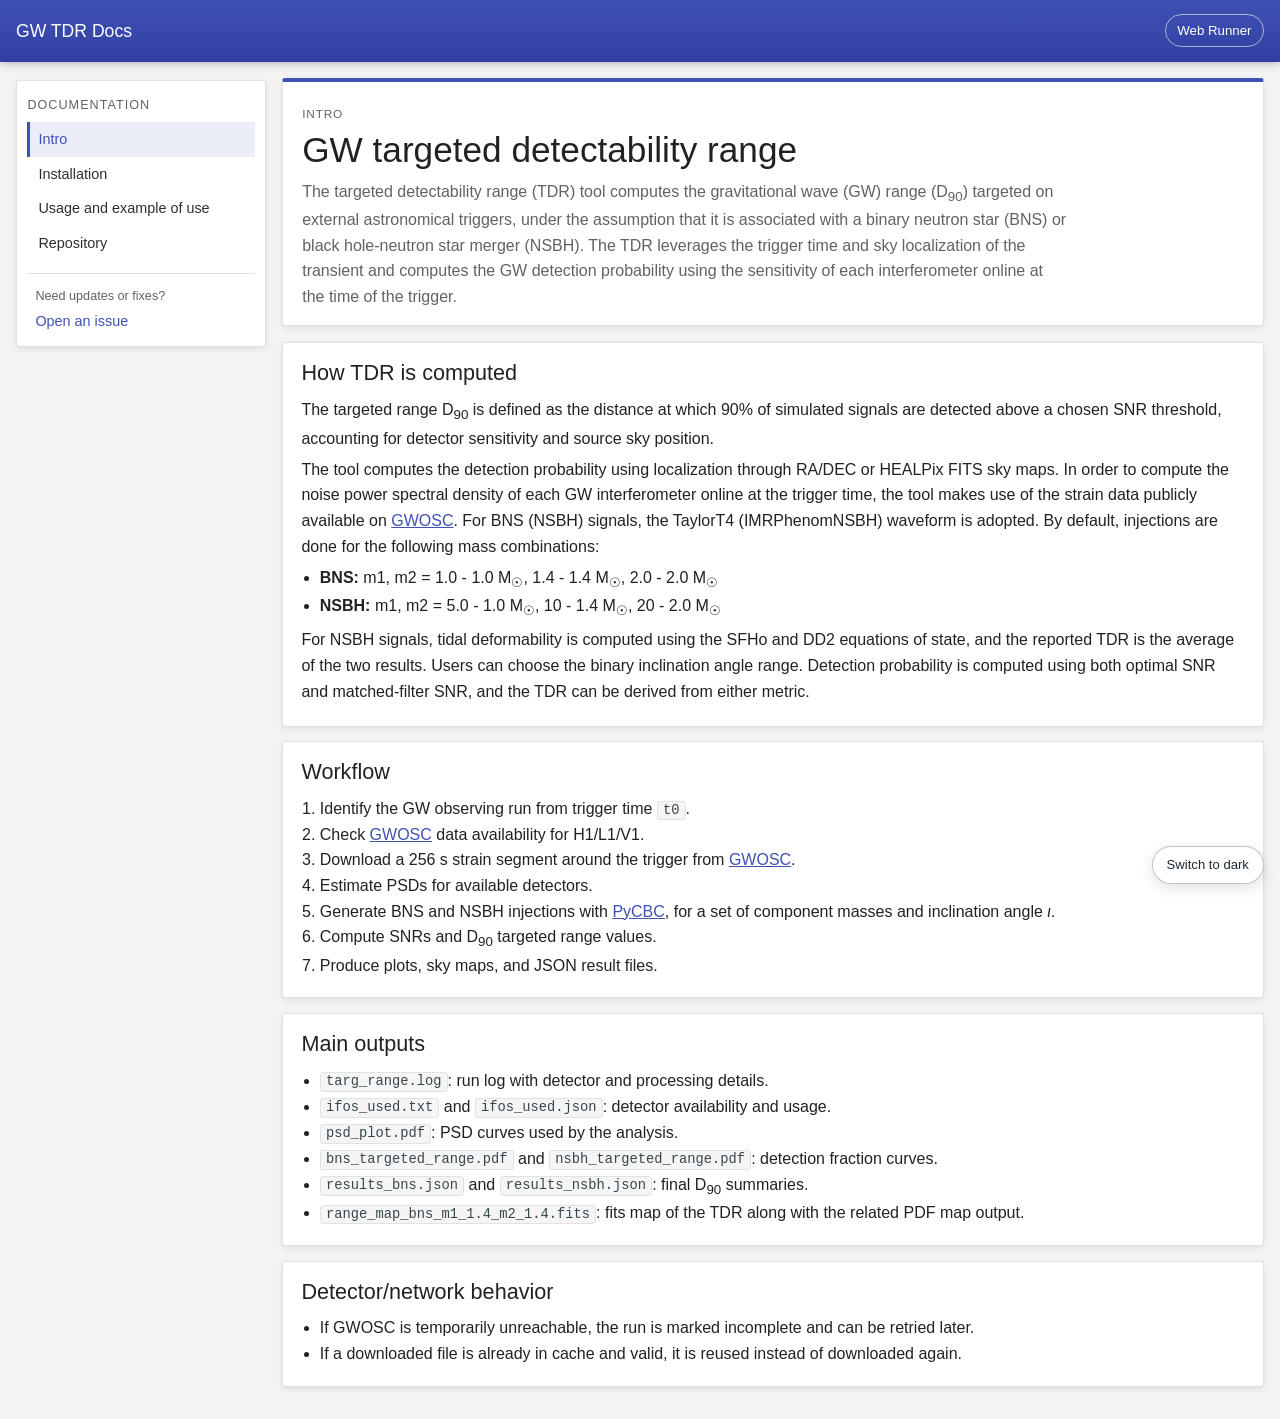
==== commit 64841596: "-" ====
--- a/webapp/frontend/docs/index.html
+++ b/webapp/frontend/docs/index.html
@@ -37,18 +37,23 @@
         <h1>GW targeted detectability range</h1>
         <p>
           The targeted detectability range (TDR) tool computes the gravitational wave (GW) range (D<sub>90</sub>) targeted on external astronomical
-          triggers, under the assumption that it is associated with a binary neutron star or black hole-neutron star merger. The TDR leverages the trigger time and sky localization of the transient and computes the GW detection probability using the sensitivity of each interferometer online at the time of the trigger.
+          triggers, under the assumption that it is associated with a binary neutron star (BNS) or black hole-neutron star merger (NSBH). The TDR leverages the trigger time and sky localization of the transient and computes the GW detection probability using the sensitivity of each interferometer online at the time of the trigger.
         </p>
       </section>
 
       <article class="content">
         <section id="overview" class="card">
-          <h2>What TDR does</h2>
+          <h2>How TDR is computed</h2>
           <p>
             The targeted range D<sub>90</sub> is defined as the distance at which 90% of simulated signals are detected above
             a chosen SNR threshold, accounting for detector sensitivity and source sky position.
           </p>
-          <p>The tool supports localization through RA/DEC or HEALPix FITS sky maps.</p>
+          <p>The tool computes the detection probability using localization through RA/DEC or HEALPix FITS sky maps. In order to compute the noise power spectral density of each GW interferometer online at the trigger time, the tool makes use of the strain data publicly available on <a href="https://gwosc.org" target="_blank" rel="noopener noreferrer">GWOSC</a>. For BNS (NSBH) signals, the TaylorT4 (IMRPhenomNSBH) waveform is adopted. By default, injections are done for the following mass combinations:</p>
+          <ul>
+            <li><strong>BNS:</strong> m1, m2 = 1.0 - 1.0 M<sub>☉</sub>, 1.4 - 1.4 M<sub>☉</sub>, 2.0 - 2.0 M<sub>☉</sub> </li>
+            <li><strong>NSBH:</strong> m1, m2 = 5.0 - 1.0 M<sub>☉</sub>, 10 - 1.4 M<sub>☉</sub>, 20 - 2.0 M<sub>☉</sub> </li>
+          </ul>
+          <p>For NSBH signals, tidal deformability is computed using the SFHo and DD2 equations of state, and the reported TDR is the average of the two results. Users can choose the binary inclination angle range. Detection probability is computed using both optimal SNR and matched-filter SNR, and the TDR can be derived from either metric.</p>
         </section>
 
         <section id="workflow" class="card">
@@ -58,7 +63,7 @@
             <li>Check <a href="https://gwosc.org" target="_blank" rel="noopener noreferrer">GWOSC</a> data availability for H1/L1/V1.</li>
             <li>Download a 256 s strain segment around the trigger from <a href="https://gwosc.org" target="_blank" rel="noopener noreferrer">GWOSC</a>.</li>
             <li>Estimate PSDs for available detectors.</li>
-            <li>Generate BNS and NSBH injections with <a href="https://pycbc.org" target="_blank" rel="noopener noreferrer">PyCBC</a>.</li>, for a set of component masses and inclination angle $\iota$.
+            <li>Generate BNS and NSBH injections with <a href="https://pycbc.org" target="_blank" rel="noopener noreferrer">PyCBC</a>, for a set of component masses and inclination angle <i>&iota;</i>.</li>
             <li>Compute SNRs and D<sub>90</sub> targeted range values.</li>
             <li>Produce plots, sky maps, and JSON result files.</li>
           </ol>
--- a/webapp/frontend/docs/styles.css
+++ b/webapp/frontend/docs/styles.css
@@ -344,8 +344,6 @@
   font-size: 0.77rem;
   font-weight: 500;
   color: var(--md-muted);
-  text-transform: uppercase;
-  letter-spacing: 0.05em;
 }
 
 .command-options-table th:first-child,
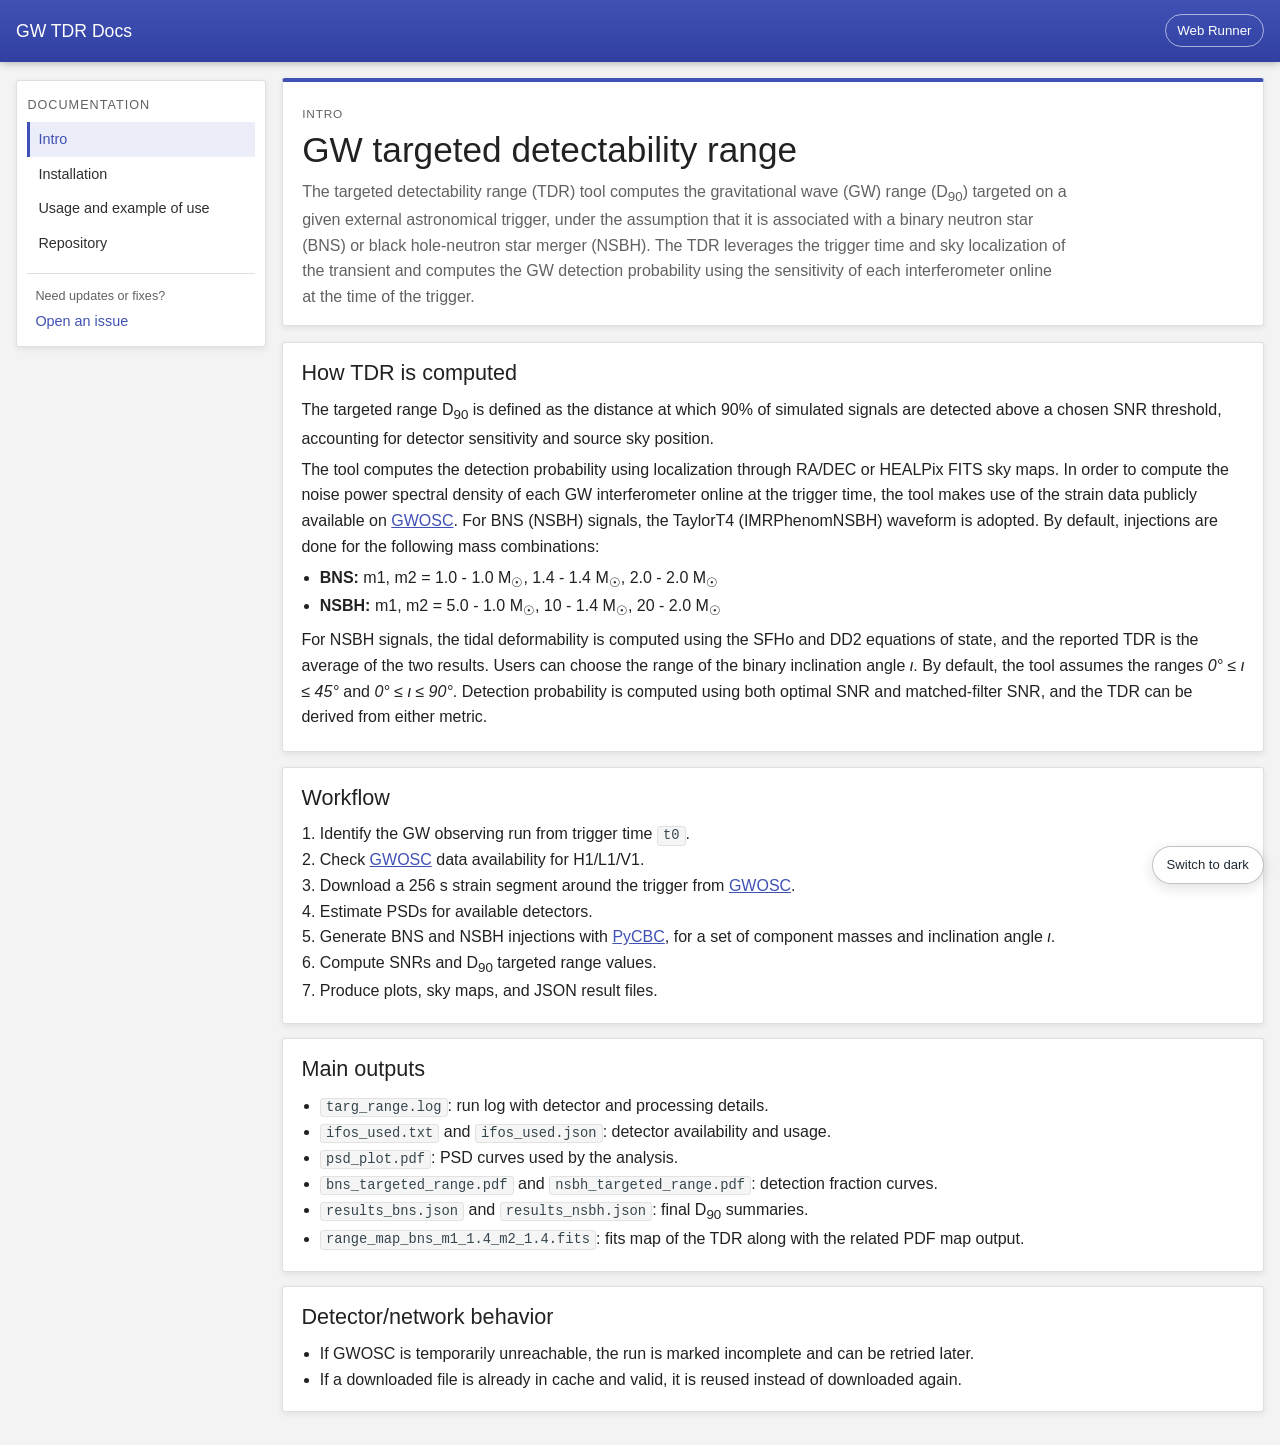
==== commit 31cc6fdc: "-" ====
--- a/webapp/frontend/docs/index.html
+++ b/webapp/frontend/docs/index.html
@@ -36,8 +36,8 @@
         <p class="eyebrow">Intro</p>
         <h1>GW targeted detectability range</h1>
         <p>
-          The targeted detectability range (TDR) tool computes the gravitational wave (GW) range (D<sub>90</sub>) targeted on external astronomical
-          triggers, under the assumption that it is associated with a binary neutron star (BNS) or black hole-neutron star merger (NSBH). The TDR leverages the trigger time and sky localization of the transient and computes the GW detection probability using the sensitivity of each interferometer online at the time of the trigger.
+          The targeted detectability range (TDR) tool computes the gravitational wave (GW) range (D<sub>90</sub>) targeted on a given external astronomical
+          trigger, under the assumption that it is associated with a binary neutron star (BNS) or black hole-neutron star merger (NSBH). The TDR leverages the trigger time and sky localization of the transient and computes the GW detection probability using the sensitivity of each interferometer online at the time of the trigger.
         </p>
       </section>
 
@@ -53,7 +53,9 @@
             <li><strong>BNS:</strong> m1, m2 = 1.0 - 1.0 M<sub>☉</sub>, 1.4 - 1.4 M<sub>☉</sub>, 2.0 - 2.0 M<sub>☉</sub> </li>
             <li><strong>NSBH:</strong> m1, m2 = 5.0 - 1.0 M<sub>☉</sub>, 10 - 1.4 M<sub>☉</sub>, 20 - 2.0 M<sub>☉</sub> </li>
           </ul>
-          <p>For NSBH signals, tidal deformability is computed using the SFHo and DD2 equations of state, and the reported TDR is the average of the two results. Users can choose the binary inclination angle range. Detection probability is computed using both optimal SNR and matched-filter SNR, and the TDR can be derived from either metric.</p>
+          <p>For NSBH signals, the tidal deformability is computed using the SFHo and DD2 equations of state, and the reported TDR is the average of the two results.
+             Users can choose the range of the binary inclination angle <i>&iota;</i>. By default, the tool assumes the ranges <i>0° ≤ &iota; ≤ 45°</i> and <i>0° ≤ &iota; ≤ 90°</i>.
+              Detection probability is computed using both optimal SNR and matched-filter SNR, and the TDR can be derived from either metric.</p>
         </section>
 
         <section id="workflow" class="card">
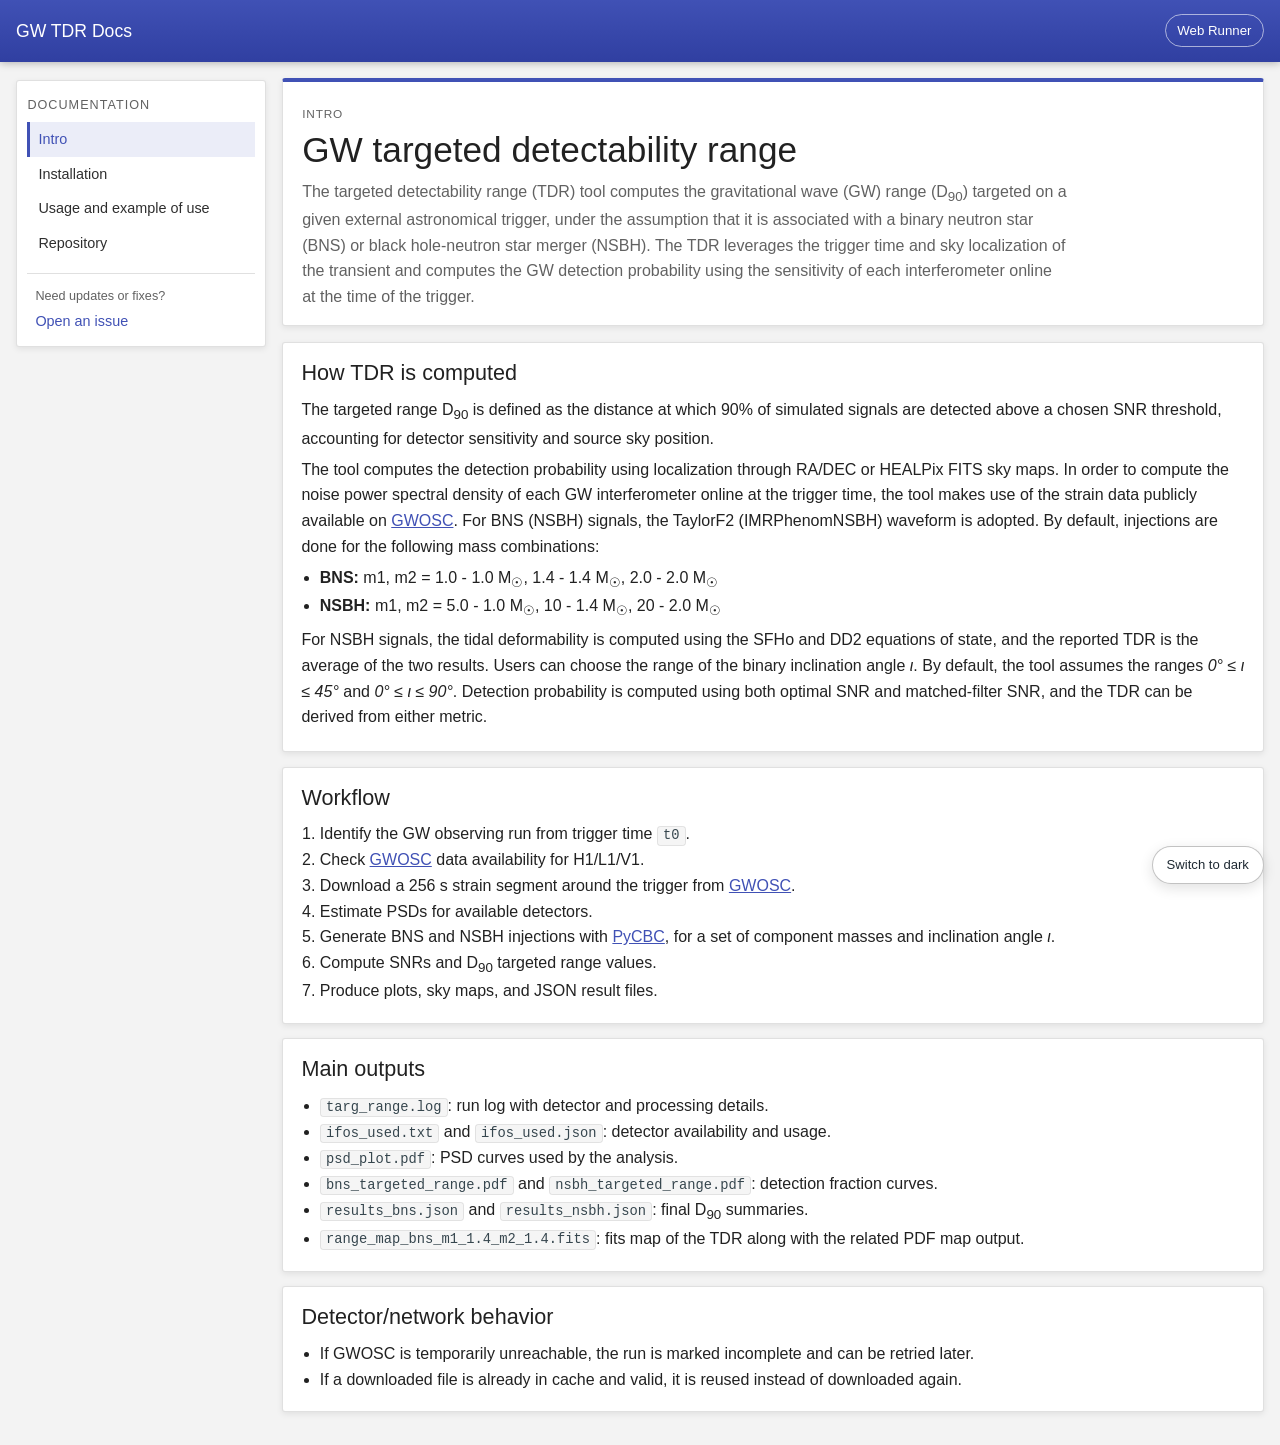
==== commit 89d1f14a: "-" ====
--- a/webapp/frontend/docs/index.html
+++ b/webapp/frontend/docs/index.html
@@ -48,7 +48,7 @@
             The targeted range D<sub>90</sub> is defined as the distance at which 90% of simulated signals are detected above
             a chosen SNR threshold, accounting for detector sensitivity and source sky position.
           </p>
-          <p>The tool computes the detection probability using localization through RA/DEC or HEALPix FITS sky maps. In order to compute the noise power spectral density of each GW interferometer online at the trigger time, the tool makes use of the strain data publicly available on <a href="https://gwosc.org" target="_blank" rel="noopener noreferrer">GWOSC</a>. For BNS (NSBH) signals, the TaylorT4 (IMRPhenomNSBH) waveform is adopted. By default, injections are done for the following mass combinations:</p>
+          <p>The tool computes the detection probability using localization through RA/DEC or HEALPix FITS sky maps. In order to compute the noise power spectral density of each GW interferometer online at the trigger time, the tool makes use of the strain data publicly available on <a href="https://gwosc.org" target="_blank" rel="noopener noreferrer">GWOSC</a>. For BNS (NSBH) signals, the TaylorF2 (IMRPhenomNSBH) waveform is adopted. By default, injections are done for the following mass combinations:</p>
           <ul>
             <li><strong>BNS:</strong> m1, m2 = 1.0 - 1.0 M<sub>☉</sub>, 1.4 - 1.4 M<sub>☉</sub>, 2.0 - 2.0 M<sub>☉</sub> </li>
             <li><strong>NSBH:</strong> m1, m2 = 5.0 - 1.0 M<sub>☉</sub>, 10 - 1.4 M<sub>☉</sub>, 20 - 2.0 M<sub>☉</sub> </li>
